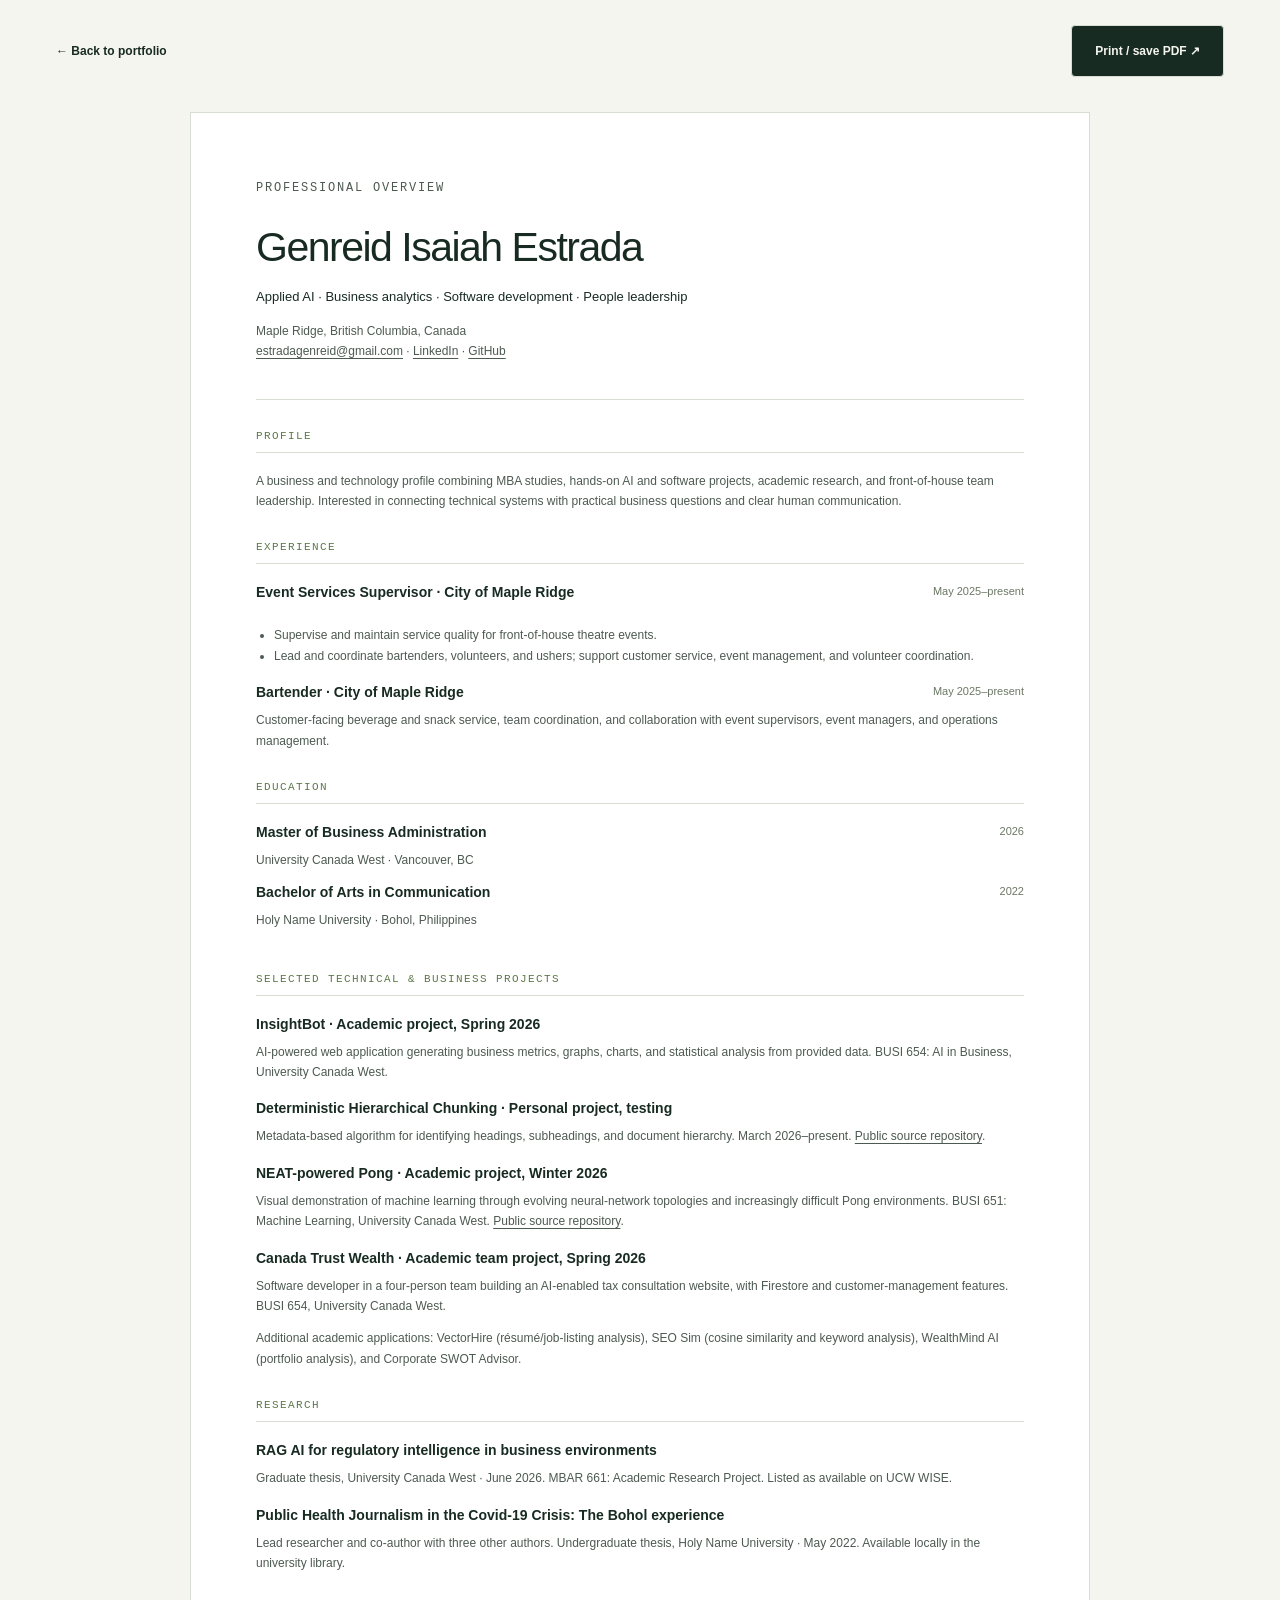
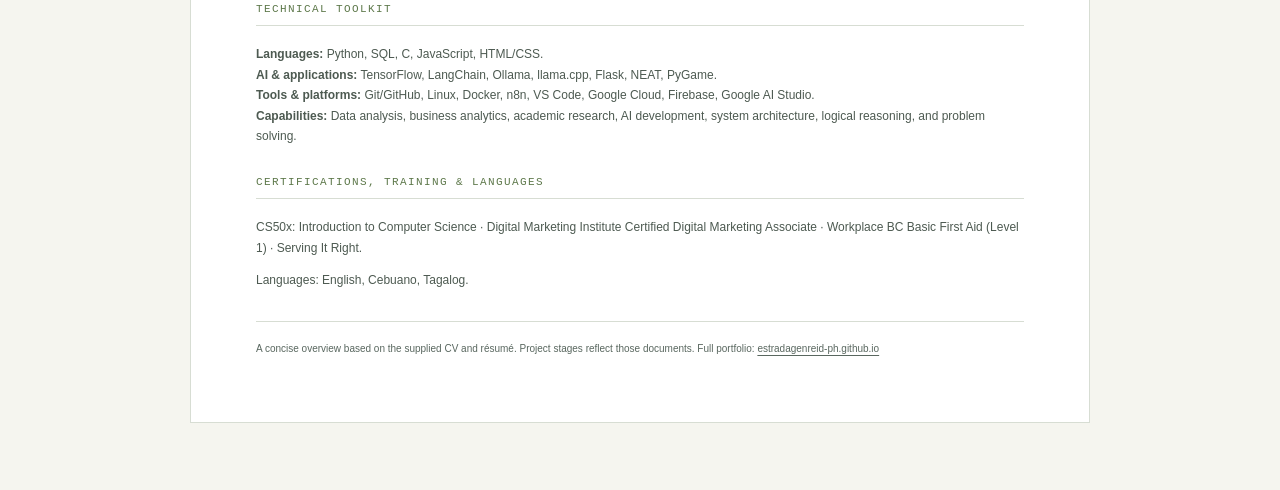
==== resume.html @ e8238eaa "Tailor portfolio to business and technical roles with resume-backed work and interactive visuals" ====
<!DOCTYPE html>
<html lang="en">
  <head>
    <meta charset="UTF-8" />
    <meta name="viewport" content="width=device-width, initial-scale=1" />
    <meta
      name="description"
      content="Professional overview of Genreid Isaiah Estrada: business, applied AI, research, and team leadership."
    />
    <title>Résumé overview | Genreid Isaiah Estrada</title>
    <link rel="icon" href="favicon.svg" type="image/svg+xml" />
    <link rel="stylesheet" href="style.css?v=resume-20260922" />
    <script src="script.js?v=resume-20260922" defer></script>
  </head>
  <body class="resume-page">
    <a class="skip-link" href="#main">Skip to content</a>
    <header class="resume-toolbar container">
      <a class="text-link" href="index.html">← Back to portfolio</a
      ><button class="button resume-print" data-print type="button" hidden>
        Print / save PDF ↗
      </button>
    </header>
    <main id="main" class="resume-sheet">
      <header class="resume-heading">
        <p class="eyebrow">PROFESSIONAL OVERVIEW</p>
        <h1>Genreid Isaiah Estrada</h1>
        <p class="resume-subtitle">
          Applied AI · Business analytics · Software development · People leadership
        </p>
        <p>
          Maple Ridge, British Columbia, Canada<br /><a href="mailto:estradagenreid@gmail.com"
            >estradagenreid@gmail.com</a
          >
          · <a href="https://www.linkedin.com/in/genreid-isaiah-estrada/">LinkedIn</a> ·
          <a href="https://github.com/estradagenreid-ph">GitHub</a>
        </p>
      </header>
      <section>
        <h2>Profile</h2>
        <p>
          A business and technology profile combining MBA studies, hands-on AI and software
          projects, academic research, and front-of-house team leadership. Interested in connecting
          technical systems with practical business questions and clear human communication.
        </p>
      </section>
      <section>
        <h2>Experience</h2>
        <article>
          <div class="resume-row">
            <h3>Event Services Supervisor · City of Maple Ridge</h3>
            <span>May 2025–present</span>
          </div>
          <ul>
            <li>Supervise and maintain service quality for front-of-house theatre events.</li>
            <li>
              Lead and coordinate bartenders, volunteers, and ushers; support customer service,
              event management, and volunteer coordination.
            </li>
          </ul>
        </article>
        <article>
          <div class="resume-row">
            <h3>Bartender · City of Maple Ridge</h3>
            <span>May 2025–present</span>
          </div>
          <p>
            Customer-facing beverage and snack service, team coordination, and collaboration with
            event supervisors, event managers, and operations management.
          </p>
        </article>
      </section>
      <section>
        <h2>Education</h2>
        <div class="resume-row">
          <div>
            <h3>Master of Business Administration</h3>
            <p>University Canada West · Vancouver, BC</p>
          </div>
          <span>2026</span>
        </div>
        <div class="resume-row">
          <div>
            <h3>Bachelor of Arts in Communication</h3>
            <p>Holy Name University · Bohol, Philippines</p>
          </div>
          <span>2022</span>
        </div>
      </section>
      <section>
        <h2>Selected technical &amp; business projects</h2>
        <article>
          <h3>InsightBot · Academic project, Spring 2026</h3>
          <p>
            AI-powered web application generating business metrics, graphs, charts, and statistical
            analysis from provided data. BUSI 654: AI in Business, University Canada West.
          </p>
        </article>
        <article>
          <h3>Deterministic Hierarchical Chunking · Personal project, testing</h3>
          <p>
            Metadata-based algorithm for identifying headings, subheadings, and document hierarchy.
            March 2026–present.
            <a href="https://github.com/estradagenreid-ph/hierarchical_deterministic_search"
              >Public source repository</a
            >.
          </p>
        </article>
        <article>
          <h3>NEAT-powered Pong · Academic project, Winter 2026</h3>
          <p>
            Visual demonstration of machine learning through evolving neural-network topologies and
            increasingly difficult Pong environments. BUSI 651: Machine Learning, University Canada
            West.
            <a href="https://github.com/estradagenreid-ph/neat_pong_power_up"
              >Public source repository</a
            >.
          </p>
        </article>
        <article>
          <h3>Canada Trust Wealth · Academic team project, Spring 2026</h3>
          <p>
            Software developer in a four-person team building an AI-enabled tax consultation
            website, with Firestore and customer-management features. BUSI 654, University Canada
            West.
          </p>
        </article>
        <p>
          Additional academic applications: VectorHire (résumé/job-listing analysis), SEO Sim
          (cosine similarity and keyword analysis), WealthMind AI (portfolio analysis), and
          Corporate SWOT Advisor.
        </p>
      </section>
      <section>
        <h2>Research</h2>
        <article>
          <h3>RAG AI for regulatory intelligence in business environments</h3>
          <p>
            Graduate thesis, University Canada West · June 2026. MBAR 661: Academic Research
            Project. Listed as available on UCW WISE.
          </p>
        </article>
        <article>
          <h3>Public Health Journalism in the Covid-19 Crisis: The Bohol experience</h3>
          <p>
            Lead researcher and co-author with three other authors. Undergraduate thesis, Holy Name
            University · May 2022. Available locally in the university library.
          </p>
        </article>
      </section>
      <section>
        <h2>Technical toolkit</h2>
        <p>
          <strong>Languages:</strong> Python, SQL, C, JavaScript, HTML/CSS.<br /><strong
            >AI &amp; applications:</strong
          >
          TensorFlow, LangChain, Ollama, llama.cpp, Flask, NEAT, PyGame.<br /><strong
            >Tools &amp; platforms:</strong
          >
          Git/GitHub, Linux, Docker, n8n, VS Code, Google Cloud, Firebase, Google AI Studio.<br /><strong
            >Capabilities:</strong
          >
          Data analysis, business analytics, academic research, AI development, system architecture,
          logical reasoning, and problem solving.
        </p>
      </section>
      <section>
        <h2>Certifications, training &amp; languages</h2>
        <p>
          CS50x: Introduction to Computer Science · Digital Marketing Institute Certified Digital
          Marketing Associate · Workplace BC Basic First Aid (Level 1) · Serving It Right.
        </p>
        <p>Languages: English, Cebuano, Tagalog.</p>
      </section>
      <footer class="resume-note">
        A concise overview based on the supplied CV and résumé. Project stages reflect those
        documents. Full portfolio:
        <a href="https://estradagenreid-ph.github.io/">estradagenreid-ph.github.io</a>
      </footer>
    </main>
  </body>
</html>
---- style.css ----
@charset "UTF-8";
:root {
  --paper: #f5f5ef;
  --ink: #182b23;
  --muted: #59675f;
  --line: #d7ddd3;
  --dark: #14241e;
  --dark-soft: #1c3128;
  --lime: #d4f49c;
  --radius: 12px;
  --serif: Georgia, 'Times New Roman', serif;
}
* { box-sizing: border-box; }
html { scroll-behavior: smooth; scroll-padding-top: 34px; }
body { margin: 0; background: var(--paper); color: var(--ink); font-family: Arial, Helvetica, sans-serif; font-size: 15px; line-height: 1.7; -webkit-font-smoothing: antialiased; }
a { color: inherit; text-decoration: none; }
button, input { font: inherit; }
button, summary, a { -webkit-tap-highlight-color: transparent; }
button { cursor: pointer; }
button:disabled { cursor: default; }
a:focus-visible, button:focus-visible, summary:focus-visible { outline: 3px solid #88a853; outline-offset: 5px; }
::selection { color: var(--dark); background: var(--lime); }
[hidden] { display: none !important; }
h1, h2, h3, h4, p { margin-top: 0; }
h1, h2, h3, h4 { line-height: 1.12; }
h1, h2 { font-weight: 500; letter-spacing: -2.8px; }
h1 { font-size: clamp(52px, 5.45vw, 80px); margin-bottom: 28px; }
h2 { font-size: clamp(36px, 3.45vw, 50px); margin-bottom: 0; }
h3 { letter-spacing: -.6px; }
em { font-family: var(--serif); font-weight: 400; }
p { color: var(--muted); }
.container { width: min(1240px, calc(100% - 112px)); margin-inline: auto; }
.section { padding-block: 108px; }
.eyebrow, .mono, .card-overline, .preview-label { font-family: Consolas, 'Courier New', monospace; }
.eyebrow { font-size: 10px; letter-spacing: 1.8px; font-weight: 500; color: inherit; margin-bottom: 26px; }
.mono { font-size: 10px; letter-spacing: 1.2px; }
.sr-only { position: absolute; width: 1px; height: 1px; overflow: hidden; clip-path: inset(50%); white-space: nowrap; }
.skip-link { position: fixed; top: -100px; left: 16px; padding: 12px 20px; background: var(--lime); color: var(--ink); z-index: 100; }
.skip-link:focus { top: 15px; }
.site-header { background: var(--dark); color: var(--paper); min-height: 88px; padding-inline: max(56px, calc((100vw - 1328px) / 2)); display: flex; justify-content: space-between; align-items: center; gap: 30px; border-bottom: 1px solid #ffffff16; }
.brand { font-size: 37px; font-weight: 800; letter-spacing: -3px; line-height: 1; }
.brand span { color: var(--lime); }
.site-header nav { display: flex; gap: 36px; }
.site-header nav a { font-size: 12px; color: #d3dcd3; min-height: 44px; display: inline-flex; align-items: center; }
.site-header nav a:hover { color: var(--lime); }
.header-contact { display: inline-flex; align-items: center; gap: 23px; font-size: 12px; border: 1px solid #738175; padding: 9px 17px; min-height: 44px; border-radius: 4px; transition: background .2s, color .2s; }
.header-contact:hover { background: var(--lime); color: var(--dark); border-color: var(--lime); }
.hero { background: var(--dark); color: var(--paper); position: relative; overflow: hidden; }
.hero-grid { display: grid; grid-template-columns: 1.2fr 1fr; gap: 70px; align-items: center; padding-block: 89px 75px; }
.hero-copy .eyebrow { letter-spacing: 1.2px; color: #c0d0bc; font-size: 10px; }
.little-dot { display: inline-block; width: 6px; height: 6px; border-radius: 50%; background: var(--lime); margin: 0 7px 1px 0; }
.hero h1 em { color: var(--lime); }
.hero-lede { font-size: 20px; line-height: 1.55; max-width: 470px; color: #eef1e9; margin-bottom: 17px; }
.hero-description { font-size: 14px; max-width: 445px; color: #acbdae; line-height: 1.8; }
.hero-actions { display: flex; align-items: center; gap: 28px; margin-top: 31px; }
.button { display: inline-flex; justify-content: space-between; align-items: center; gap: 35px; padding: 15px 23px; min-height: 52px; border: 1px solid transparent; border-radius: 4px; font-size: 12px; font-weight: 700; transition: transform .25s, background .25s; }
.button:hover { transform: translateY(-3px); }
.button.lime { background: var(--lime); color: var(--dark); }
.button.lime:hover { background: #e0ffb5; }
.text-link { font-size: 12px; font-weight: 600; display: inline-flex; align-items: center; gap: 19px; min-height: 44px; }
.text-link:hover { text-decoration: underline; text-underline-offset: 5px; }
.hero-links { display: flex; gap: 23px; margin-top: 24px; font-size: 11px; color: #b9c7b8; }
.hero-links a { padding-block: 8px; }
.hero-links a:hover { color: var(--lime); }
.hero-system { min-width: 0; background: linear-gradient(145deg, #263c2f, #192c23); border: 1px solid #69816b54; border-radius: 13px; box-shadow: 0 25px 60px #09150e40; overflow: hidden; }
.system-top { display: flex; justify-content: space-between; align-items: center; padding: 15px 23px; border-bottom: 1px solid #ffffff12; color: #becfb8; gap: 8px; }
.motion-toggle { border: 0; background: transparent; color: #c6d8bf; padding: 5px 0; font-size: 10px; min-height: 28px; }
.motion-toggle span { margin-left: 6px; }
.orbit-scene { position: relative; height: 355px; overflow: hidden; }
#network-canvas { width: 100%; height: 100%; position: absolute; inset: 0; opacity: .6; }
.orbit { position: absolute; left: 50%; top: 50%; border: 1px solid #aec68b29; border-radius: 50%; transform: translate(-50%, -50%); }
.orbit-one { width: 260px; height: 260px; }
.orbit-two { width: 340px; height: 340px; border-style: dashed; animation: orbit-turn 100s linear infinite; }
.core { width: 160px; height: 160px; border: 1px solid #bbd3976b; background: #273f2e; border-radius: 50%; position: absolute; left: 50%; top: 50%; transform: translate(-50%, -50%); display: flex; align-items: center; justify-content: center; flex-direction: column; gap: 7px; text-align: center; box-shadow: 0 0 65px #b4df6220; }
.core-symbol { font-size: 57px; color: var(--lime); line-height: 1; }
.core>span:last-child { font: 9px/1.7 Consolas, monospace; letter-spacing: 1.8px; color: #dbe9c8; }
.orbit-node { position: absolute; font: 10px Consolas, monospace; letter-spacing: 1px; padding: 12px 16px; border: 1px solid #9eae7959; border-radius: 5px; background: #20372b; box-shadow: 0 8px 25px #07150d44; color: #e0e8cd; animation: node-float 7s ease-in-out infinite; }
.orbit-node span { color: #9cad84; margin-right: 9px; }
.node-business { left: 8%; top: 45px; }
.node-tech { right: 4%; top: 172px; animation-delay: -2s; }
.node-people { left: 14%; bottom: 30px; animation-delay: -4s; }
.system-bottom { border-top: 1px solid #ffffff13; padding: 19px 23px; display: flex; align-items: center; gap: 13px; }
.system-bottom p { font-size: 11px; color: #a7bca1; margin: 0; }
.system-bottom strong { color: #d6e4ce; font-weight: 400; }
.system-bottom>span:last-child { margin-left: auto; color: var(--lime); font-size: 25px; }
.signal { width: 7px; height: 7px; border-radius: 50%; background: var(--lime); box-shadow: 0 0 0 5px #b5db7711; }
.hero-proof { border-top: 1px solid #ffffff23; padding-block: 29px 32px; display: grid; grid-template-columns: repeat(3, 1fr); gap: 25px; }
.hero-proof>div { display: flex; gap: 18px; align-items: center; }
.proof-number { font: 11px Consolas, monospace; color: #a6bd8a; }
.hero-proof p { margin: 0; display: grid; gap: 4px; }
.hero-proof strong { font-size: 12px; font-weight: 500; color: #edf1e5; }
.hero-proof p span { color: #adbdac; font-size: 10px; }
.section-heading { display: flex; justify-content: space-between; align-items: flex-end; gap: 35px; margin-bottom: 45px; }
.section-heading>p { font-size: 13px; margin-bottom: 5px; }
.section-heading .eyebrow { margin-bottom: 22px; }
.work-toolbar { display: flex; gap: 20px; justify-content: space-between; align-items: center; margin-bottom: 28px; flex-wrap: wrap; }
.filters { display: flex; gap: 7px; flex-wrap: wrap; }
.filters button { border: 1px solid var(--line); border-radius: 100px; background: transparent; padding: 10px 17px; min-height: 42px; font-size: 11px; color: var(--muted); transition: color .2s, background .2s; }
.filters button[aria-pressed="true"] { color: var(--paper); background: var(--ink); border-color: var(--ink); }
.filters button span { font: 9px Consolas, monospace; margin-left: 10px; opacity: .7; }
.media-note { font-size: 10px; margin: 0; color: #52614f; }
.project-grid { display: grid; grid-template-columns: repeat(3, minmax(0, 1fr)); gap: 25px; }
.project-card { min-width: 0; background: #fcfcf8; border: 1px solid var(--line); border-radius: var(--radius); overflow: hidden; display: flex; flex-direction: column; transition: transform .3s, box-shadow .3s, border-color .3s; }
@media(hover:hover) { .project-card:hover { transform: translateY(-6px); border-color: #abbca3; box-shadow: 0 15px 32px #1c31280b; } }
.project-visual { position: relative; overflow: hidden; }
.project-visual img { display: block; width: 100%; height: auto; aspect-ratio: 5/3; object-fit: cover; transition: transform .65s; }
@media(hover:hover) { .project-card:hover .project-visual img { transform: scale(1.035); } }
.preview-label { position: absolute; bottom: 11px; right: 13px; font-size: 8px; letter-spacing: .6px; color: #3e5145; padding: 3px 7px; background: #f7f8f0eb; border-radius: 2px; }
.project-body { padding: 24px; flex: 1; display: flex; flex-direction: column; }
.card-overline { display: flex; justify-content: space-between; gap: 9px; font-size: 9px; line-height: 1.7; letter-spacing: .6px; color: var(--muted); margin-bottom: 18px; }
.stage { color: #526349; text-align: right; }
.project-body h3 { font-size: 23px; margin-bottom: 14px; }
.project-hook { color: var(--ink); font-size: 12px; margin-bottom: 9px; }
.project-description { font-size: 12px; line-height: 1.85; margin-bottom: 19px; }
.tags { list-style: none; display: flex; flex-wrap: wrap; gap: 6px; padding: 0; margin: auto 0 20px; }
.tags li { border: 1px solid #dce1d6; padding: 3px 8px; border-radius: 4px; font-size: 9px; color: var(--muted); }
.project-details { border-top: 1px solid var(--line); }
summary { cursor: pointer; }
.project-details>summary { list-style: none; display: flex; align-items: center; justify-content: space-between; min-height: 48px; padding-top: 10px; font-size: 12px; font-weight: 600; }
summary::-webkit-details-marker { display: none; }
.project-details>summary:hover { color: #607b3e; }
.case-content { font-size: 13px; }
.case-content h4 { font-size: 15px; margin: 27px 0 11px; }
.case-content p { line-height: 1.8; }
.case-date { font: 11px Consolas, monospace; }
.case-note { padding: 15px; background: #eaf0e3; font-size: 12px; }
.more-work { border-top: 1px solid var(--line); border-bottom: 1px solid var(--line); margin-top: 33px; }
.more-work>summary { list-style: none; padding-block: 24px; display: flex; justify-content: space-between; gap: 15px; font-size: 14px; }
.more-work>summary b { font-size: 21px; margin-left: 24px; font-weight: 400; }
.workbench { display: grid; grid-template-columns: repeat(3, 1fr); gap: 25px; padding: 10px 0 26px; }
.workbench h3 { font-size: 19px; }
.workbench p:not(.card-overline) { font-size: 12px; }
.research { background: #e8ede3; }
.research-grid { display: grid; grid-template-columns: 1fr 1fr; gap: 96px; }
.research-intro { max-width: 370px; font-size: 14px; margin-top: 28px; }
.research-marker { display: flex; align-items: center; gap: 38px; font-size: 112px; line-height: 1; color: #a3b596; margin-top: 50px; }
.research-marker i { font-family: var(--serif); color: #4b6444; font-size: 95px; }
.research-papers article { padding-block: 0 29px; }
.research-papers article+article { border-top: 1px solid #c9d4c0; padding-top: 31px; padding-bottom: 0; }
.research-papers h3 { font-size: 25px; line-height: 1.25; }
.research-papers p { font-size: 13px; }
.research-papers .card-overline { font-size: 9px; }
.research-papers .paper-context { font-size: 11px; }
.research-papers details summary { font-size: 11px; list-style: none; display: inline-flex; align-items: center; gap: 19px; min-height: 40px; }
.research-papers details p { font-family: var(--serif); font-style: italic; font-size: 15px; margin-top: 14px; }
.perspective-layout { display: grid; grid-template-columns: .85fr 1.4fr; gap: 30px; }
.perspective-buttons { display: grid; align-content: start; }
.perspective-buttons button { display: flex; align-items: center; gap: 20px; padding: 24px 20px; text-align: left; border: 0; border-bottom: 1px solid var(--line); background: transparent; color: var(--muted); }
.perspective-buttons button strong { font-size: 13px; font-weight: 500; }
.perspective-buttons button>span:first-child { font: 10px Consolas, monospace; }
.perspective-buttons button>span:last-child { margin-left: auto; font-size: 20px; }
.perspective-buttons button[aria-pressed="true"] { background: #e6eddb; color: var(--ink); border-radius: 5px; border-color: transparent; }
.perspective-panel { padding: 37px 41px; border: 1px solid var(--line); border-radius: 8px; background: #fbfcf7; min-height: 330px; }
.perspective-panel h3 { font-size: 27px; max-width: 400px; }
.perspective-panel p:not(.eyebrow) { font-size: 13px; }
.perspective-panel .eyebrow { color: #5b7648; font-size: 9px; margin-bottom: 18px; }
.process-line { display: flex; align-items: center; gap: 15px; margin: 22px 0 12px; }
.process-line span { font: 11px Consolas, monospace; background: #eaf0e1; border-radius: 4px; padding: 8px 12px; }
.process-line i { font-style: normal; color: #7a8e64; }
.toolkit { display: grid; grid-template-columns: .9fr 1.1fr 1.1fr; gap: 45px; margin-top: 49px; }
.toolkit>div { border-top: 1px solid var(--line); padding-top: 24px; }
.toolkit h3 { font-size: 17px; }
.toolkit p { font-size: 12px; line-height: 2; }
.experience { background: #eaece4; }
.experience-grid { display: grid; grid-template-columns: 1.2fr 1fr; gap: 90px; }
.timeline article { border-left: 1px solid #bac8b3; padding: 0 0 33px 26px; position: relative; }
.timeline article:before { content: ''; position: absolute; left: -5px; top: 4px; width: 9px; height: 9px; background: #708961; border: 2px solid #eaece4; border-radius: 50%; }
.timeline article:last-child { padding-bottom: 0; }
.timeline h3 { font-size: 23px; margin-bottom: 15px; }
.timeline p:not(.card-overline), .timeline li { font-size: 13px; color: var(--muted); }
.timeline ul { padding-left: 17px; margin-bottom: 0; }
.timeline .card-overline { font-size: 9px; }
.education>article { display: flex; gap: 26px; margin-bottom: 27px; }
.education-year { font: 12px Consolas, monospace; color: #49623e; padding-top: 4px; }
.education h3 { font-size: 19px; line-height: 1.3; margin-bottom: 8px; }
.education p { font-size: 12px; margin: 0; }
.credentials { border-top: 1px solid #cad2c2; padding-top: 25px; }
.credentials .eyebrow { font-size: 9px; margin-bottom: 15px; }
.credentials ul { padding-left: 16px; font-size: 12px; color: var(--muted); line-height: 2; }
.credentials .languages { font-size: 11px; margin-top: 20px; }
.contact { background: var(--dark); color: var(--paper); }
.contact-grid { display: grid; grid-template-columns: 1.5fr 1fr; gap: 100px; align-items: center; }
.contact .eyebrow { color: #b3c99c; }
.contact h2 { font-size: clamp(36px, 3.8vw, 55px); }
.contact h2 em { color: var(--lime); }
.contact p { font-size: 13px; color: #b9c7b6; margin: 28px 0; }
.contact-card { border: 1px solid #69806c5e; border-radius: 10px; padding: 30px; background: #ffffff03; }
.contact-monogram { color: var(--lime); font-size: 44px; font-weight: 700; letter-spacing: -4px; line-height: 1; }
.contact-card p { font-size: 11px; line-height: 1.9; margin: 20px 0; }
.contact-card strong { color: #edf1e5; font-weight: 500; font-size: 15px; }
.contact-card a { display: flex; justify-content: space-between; align-items: center; gap: 10px; padding-block: 13px; border-top: 1px solid #ffffff17; font-size: 11px; overflow-wrap: anywhere; }
.contact-card a:hover { color: var(--lime); }
.site-footer { display: flex; justify-content: space-between; align-items: center; gap: 20px; padding-block: 27px; font-size: 10px; }
.site-footer p { margin: 0; }
dialog { border: 1px solid #bbcbb1; border-radius: 14px; background: var(--paper); color: var(--ink); width: min(650px, calc(100% - 32px)); max-height: 88vh; padding: 30px 36px; box-shadow: 0 25px 100px #06110955; }
dialog::backdrop { background: #08160fc9; backdrop-filter: blur(5px); }
.dialog-header { display: flex; align-items: center; justify-content: space-between; gap: 25px; }
.dialog-header .eyebrow { margin: 0; }
.dialog-close { width: 44px; height: 44px; border: 1px solid var(--line); border-radius: 50%; background: transparent; color: var(--ink); font-size: 27px; }
dialog h2 { font-size: 36px; margin: 22px 0; letter-spacing: -1px; }
dialog .case-content h4 { font-size: 16px; }
body.dialog-open { overflow: hidden; }
.reveal-in { animation: reveal-in .7s cubic-bezier(.2,.65,.3,1) both; }
.motion-paused *, .motion-paused *:before, .motion-paused *:after { animation-play-state: paused !important; }
@keyframes orbit-turn { to { transform: translate(-50%, -50%) rotate(360deg); } }
@keyframes node-float { 50% { transform: translateY(-8px); } }
@keyframes reveal-in { from { transform: translateY(14px); } to { transform: translateY(0); } }
@media(min-width:1650px) { .hero-grid { padding-block: 110px 90px; } }
@media(max-width:1100px) {
  .container { width: calc(100% - 72px); }
  .site-header { padding-inline: 36px; }
  .hero-grid { gap: 38px; grid-template-columns: 1.15fr 1fr; }
  h1 { font-size: 60px; }
  .hero-copy .eyebrow { font-size: 9px; }
  .hero-actions { gap: 19px; flex-wrap: wrap; }
  .orbit-scene { height: 355px; }
  .orbit-node { font-size: 8px; padding: 10px; }
  .node-tech { right: 2%; top: 189px; }
  .project-grid { grid-template-columns: repeat(2, minmax(0, 1fr)); }
  .research-grid, .experience-grid { gap: 55px; }
  .contact-grid { gap: 60px; }
  .hero-proof p span { font-size: 9px; }
}
@media(max-width:760px) {
  .container { width: calc(100% - 40px); }
  .section { padding-block: 67px; }
  .site-header { min-height: 76px; padding-inline: 20px; gap: 15px; flex-wrap: wrap; }
  .brand { font-size: 33px; }
  .site-header nav { gap: 18px; }
  .site-header nav a { font-size: 11px; }
  .header-contact { font-size: 0; gap: 0; padding: 8px 12px; }
  .header-contact span { font-size: 19px; }
  .hero-grid { grid-template-columns: 1fr; padding-block: 52px 42px; gap: 42px; }
  h1 { font-size: clamp(46px, 8.5vw, 64px); letter-spacing: -2px; }
  h2 { font-size: 38px; letter-spacing: -1.8px; }
  .hero-copy .eyebrow { font-size: 8px; letter-spacing: 1px; }
  .hero-lede { font-size: 19px; }
  .hero-description { font-size: 13px; max-width: 500px; }
  .hero-actions { gap: 20px; margin-top: 26px; }
  .button { padding: 14px 18px; gap: 24px; font-size: 11px; }
  .hero-actions .text-link { font-size: 11px; gap: 10px; }
  .hero-system { width: min(100%, 480px); justify-self: center; }
  .hero-proof { grid-template-columns: 1fr; gap: 20px; padding-block: 26px; }
  .hero-proof p span { font-size: 11px; }
  .section-heading { display: block; margin-bottom: 29px; }
  .section-heading>p, .section-heading>.text-link { margin-top: 22px; }
  .section-heading>p br { display: none; }
  .work-toolbar { gap: 15px; margin-bottom: 23px; }
  .filters { gap: 6px; }
  .filters button { font-size: 10px; padding: 9px 13px; }
  .project-grid { gap: 22px; }
  .project-body { padding: 22px; }
  .project-body h3 { font-size: 23px; }
  .card-overline { font-size: 8px; }
  .project-description { font-size: 13px; }
  .workbench { grid-template-columns: 1fr 1fr; }
  .more-work>summary { align-items: center; font-size: 12px; }
  .more-work>summary .mono { font-size: 8px; }
  .more-work>summary b { margin-left: 8px; }
  .research-grid { grid-template-columns: 1fr; gap: 34px; }
  .research-marker { display: none; }
  .research-intro { max-width: 100%; margin-top: 23px; margin-bottom: 0; }
  .research-papers { padding-top: 26px; border-top: 1px solid #c9d4c0; }
  .perspective-layout { grid-template-columns: 1fr; gap: 23px; }
  .perspective-buttons button { padding: 16px 18px; min-height: 64px; }
  .perspective-panel { padding: 27px; min-height: 0; }
  .perspective-panel h3 { font-size: 25px; }
  .process-line { gap: 8px; }
  .process-line span { font-size: 10px; padding: 7px 9px; }
  .toolkit { grid-template-columns: 1fr; gap: 18px; margin-top: 30px; }
  .toolkit>div { padding-top: 21px; }
  .toolkit h3 { margin-bottom: 10px; }
  .toolkit p { margin-bottom: 0; }
  .experience-grid { grid-template-columns: 1fr; gap: 42px; }
  .education { border-top: 1px solid #cad2c2; padding-top: 27px; }
  .timeline .card-overline { font-size: 8px; }
  .contact-grid { grid-template-columns: 1fr; gap: 36px; }
  .contact h2 { font-size: 40px; }
  .contact p br { display: none; }
  .contact-card { padding: 27px; }
  .contact-card p br { display: initial; }
  .site-footer { flex-wrap: wrap; gap: 12px; font-size: 9px; }
  .site-footer p:nth-child(2) { display: none; }
  dialog { padding: 22px; }
  dialog h2 { font-size: 29px; }
}
@media(max-width:570px) {
  .project-grid { grid-template-columns: 1fr; }
  .workbench { grid-template-columns: 1fr; gap: 15px; }
  .project-body .card-overline { font-size: 9px; }
  .project-body { padding: 25px; }
  .orbit-node { font-size: 9px; }
}
@media(max-width:360px) {
  .site-header nav { gap: 11px; }
  .site-header { gap: 10px; }
  h1 { font-size: 43px; }
  h2, .contact h2 { font-size: 34px; }
  .hero-proof p span { font-size: 10px; }
  .filters button { padding-inline: 10px; font-size: 9px; }
  .filters button span { display: none; }
  .orbit-scene { height: 330px; }
  .node-business { left: 5%; }
  .node-tech { right: 1%; }
  .process-line { gap: 5px; }
  .process-line span { font-size: 9px; padding-inline: 7px; }
}
@media(prefers-reduced-motion:reduce) {
  html { scroll-behavior: auto; }
  *, *:before, *:after { animation: none !important; transition: none !important; }
}
@media print {
  .site-header, .site-footer, .hero-system, .hero-actions, .hero-links, .filters, .perspective-buttons, .contact, dialog, .preview-label { display: none !important; }
  body, .hero, .research, .experience { color: #111; background: white; }
  .container { width: 100%; }
  .section { padding-block: 24px; }
  .hero-grid, .research-grid, .experience-grid { display: block; padding-block: 20px; }
  .hero p, .hero-proof strong, .hero-proof p span { color: #333; }
  .hero h1 em { color: #333; }
  .project-grid { grid-template-columns: 1fr 1fr; }
  .project-card, .timeline article, .research-papers article { break-inside: avoid; }
}
/* Printable professional overview. */
.resume-toolbar { display: flex; align-items: center; justify-content: space-between; padding-block: 25px; gap: 20px; }
.resume-print { border-color: var(--line); background: var(--ink); color: var(--paper); }
.resume-sheet { width: min(900px, calc(100% - 40px)); background: #fff; border: 1px solid var(--line); margin: 10px auto 60px; padding: 65px; }
.resume-heading { border-bottom: 1px solid var(--line); padding-bottom: 25px; }
.resume-heading h1 { font-size: 41px; letter-spacing: -1.5px; margin-bottom: 15px; }
.resume-heading .resume-subtitle { color: var(--ink); font-size: 13px; }
.resume-heading p { font-size: 12px; }
.resume-sheet section { margin-top: 30px; }
.resume-sheet section h2 { text-transform: uppercase; letter-spacing: 1.4px; font: 11px Consolas, monospace; color: #5d784a; border-bottom: 1px solid var(--line); padding-bottom: 10px; margin-bottom: 18px; }
.resume-sheet h3 { font-size: 14px; letter-spacing: 0; margin-bottom: 7px; line-height: 1.5; }
.resume-sheet p, .resume-sheet li { font-size: 12px; color: #4d5a51; }
.resume-sheet ul { padding-left: 18px; }
.resume-sheet article { margin-top: 16px; }
.resume-row { display: flex; justify-content: space-between; gap: 20px; }
.resume-row>span { font-size: 11px; color: #6b7865; white-space: nowrap; }
.resume-sheet a { text-decoration: underline; text-underline-offset: 3px; }
.resume-note { border-top: 1px solid var(--line); margin-top: 30px; padding-top: 18px; font-size: 10px; color: var(--muted); }
@media(max-width:600px) {
  .resume-sheet { padding: 28px; }
  .resume-heading h1 { font-size: 32px; }
  .resume-row { flex-direction: column; gap: 0; }
  .resume-row>span { margin-bottom: 10px; }
  .resume-toolbar .button { font-size: 10px; }
}
@media print {
  @page { size: A4; margin: 16mm; }
  .resume-toolbar { display: none; }
  .resume-page { background: white; }
  .resume-sheet { width: 100%; padding: 0; border: 0; margin: 0; }
  .resume-sheet section { margin-top: 18px; }
  .resume-sheet h2, .resume-sheet h3 { break-after: avoid; }
  .resume-sheet article, .resume-row { break-inside: avoid; }
  .resume-sheet p, .resume-sheet li { font-size: 10px; }
  .resume-heading h1 { font-size: 30px; }
  .resume-heading { padding-bottom: 10px; }
}
.scene-paused *, .scene-paused *:before, .scene-paused *:after { animation-play-state: paused !important; }
.perspective-buttons[hidden] + .perspective-panel { grid-column: 1 / -1; }
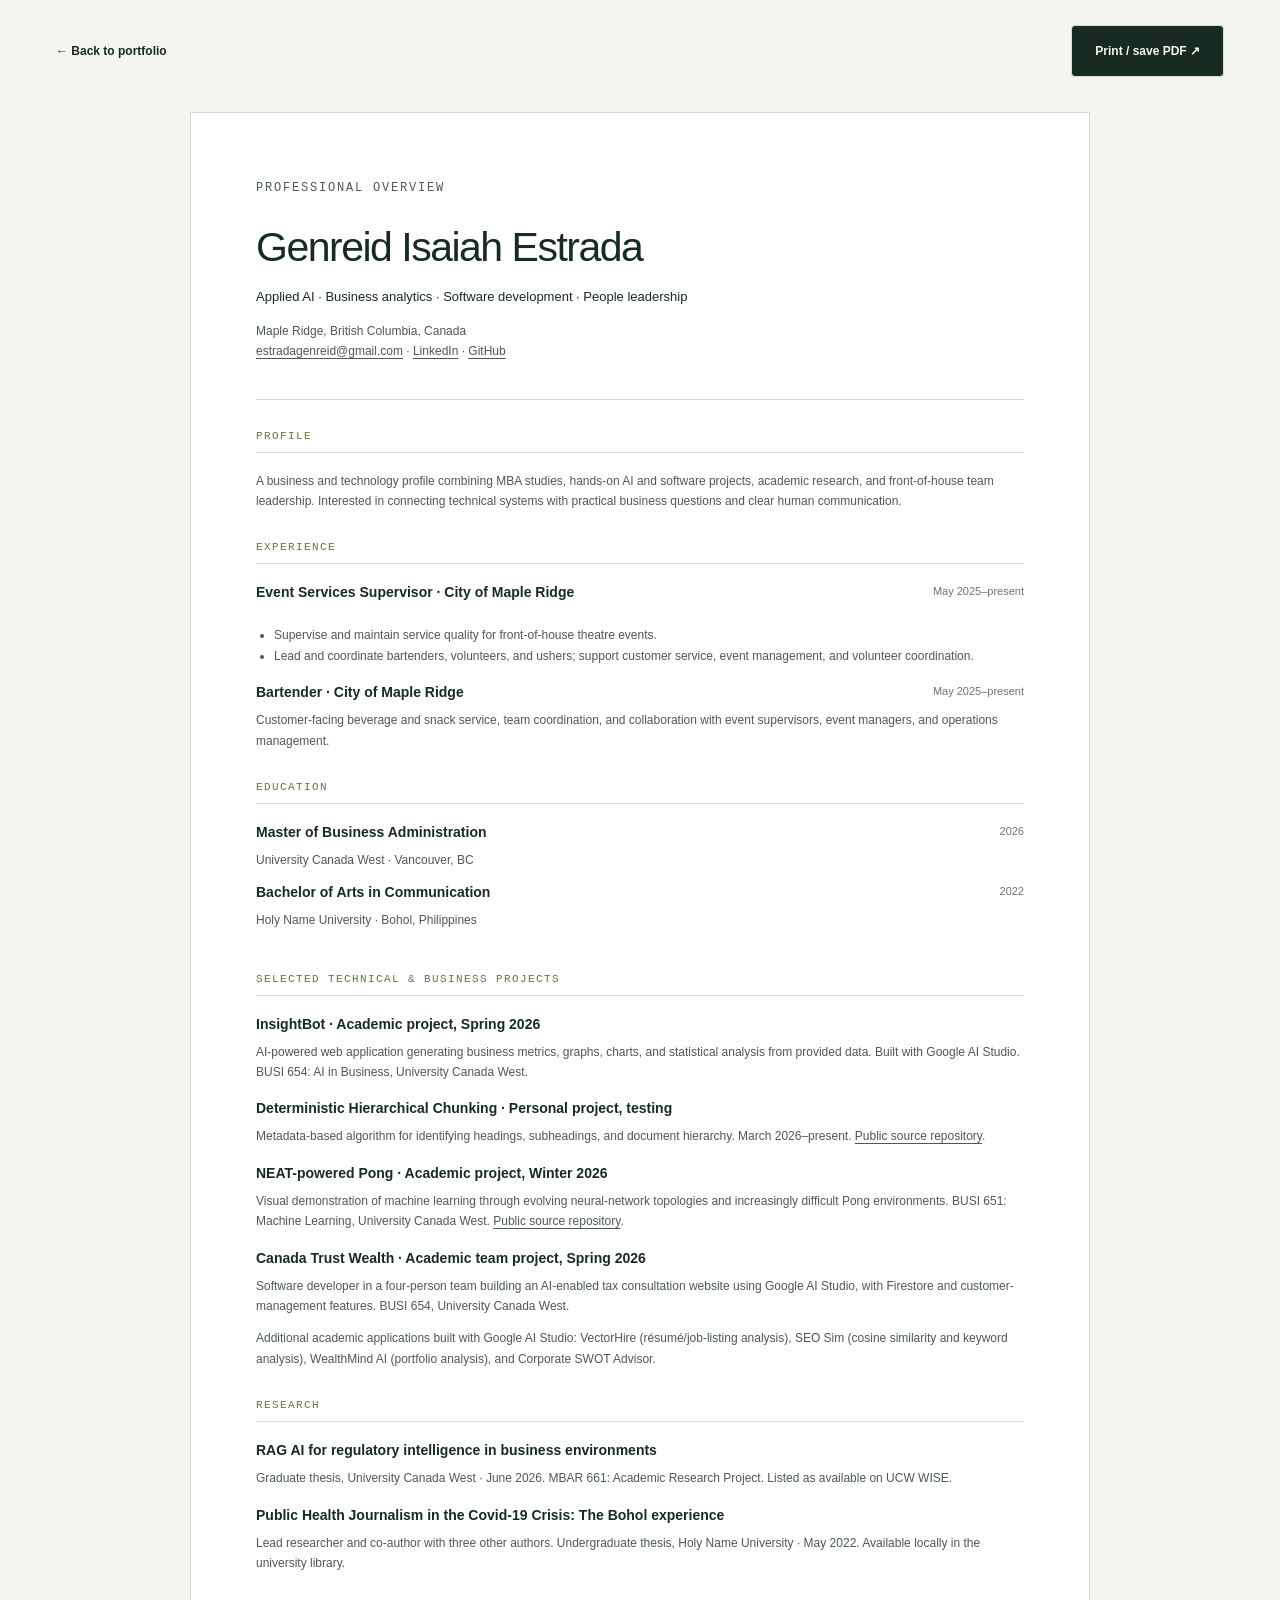
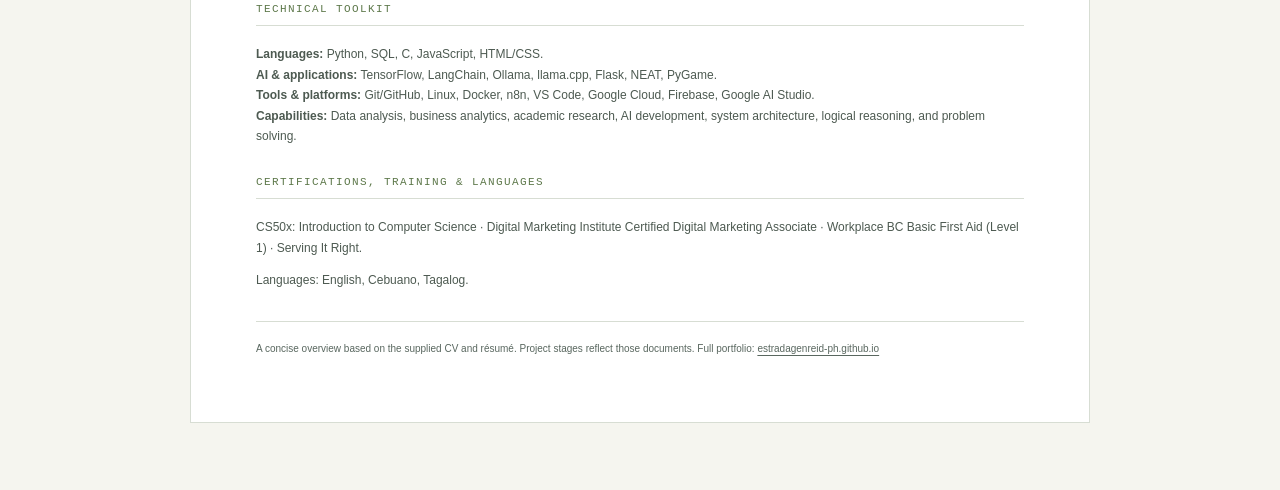
==== commit 5a0899c5: "Refine portfolio identity, section-aware visuals, and WealthMind gallery" ====
--- a/resume.html
+++ b/resume.html
@@ -9,8 +9,8 @@
     />
     <title>Résumé overview | Genreid Isaiah Estrada</title>
     <link rel="icon" href="favicon.svg" type="image/svg+xml" />
-    <link rel="stylesheet" href="style.css?v=resume-20260922" />
-    <script src="script.js?v=resume-20260922" defer></script>
+    <link rel="stylesheet" href="style.css?v=journey-20260926" />
+    <script src="script.js?v=journey-20260926" defer></script>
   </head>
   <body class="resume-page">
     <a class="skip-link" href="#main">Skip to content</a>
@@ -92,7 +92,8 @@
           <h3>InsightBot · Academic project, Spring 2026</h3>
           <p>
             AI-powered web application generating business metrics, graphs, charts, and statistical
-            analysis from provided data. BUSI 654: AI in Business, University Canada West.
+            analysis from provided data. Built with Google AI Studio. BUSI 654: AI in Business,
+            University Canada West.
           </p>
         </article>
         <article>
@@ -119,15 +120,15 @@
         <article>
           <h3>Canada Trust Wealth · Academic team project, Spring 2026</h3>
           <p>
-            Software developer in a four-person team building an AI-enabled tax consultation
-            website, with Firestore and customer-management features. BUSI 654, University Canada
-            West.
+            Software developer in a four-person team building an AI-enabled tax consultation website
+            using Google AI Studio, with Firestore and customer-management features. BUSI 654,
+            University Canada West.
           </p>
         </article>
         <p>
-          Additional academic applications: VectorHire (résumé/job-listing analysis), SEO Sim
-          (cosine similarity and keyword analysis), WealthMind AI (portfolio analysis), and
-          Corporate SWOT Advisor.
+          Additional academic applications built with Google AI Studio: VectorHire
+          (résumé/job-listing analysis), SEO Sim (cosine similarity and keyword analysis),
+          WealthMind AI (portfolio analysis), and Corporate SWOT Advisor.
         </p>
       </section>
       <section>
--- a/style.css
+++ b/style.css
@@ -359,3 +359,153 @@
 }
 .scene-paused *, .scene-paused *:before, .scene-paused *:after { animation-play-state: paused !important; }
 .perspective-buttons[hidden] + .perspective-panel { grid-column: 1 / -1; }
+/* Concise project galleries and interactive field, September 2026. */
+.section { padding-block: 82px; }
+.hero-grid { padding-block: 72px 64px; }
+.hero-description { margin-bottom: 0; }
+.hero-system { background: #172e23; }
+.shader-scene { height: 365px; position: relative; isolation: isolate; background: radial-gradient(ellipse at 64% 33%, #91a35950, transparent 60%), repeating-radial-gradient(ellipse at 23% 62%, #35573b 0 1px, transparent 2px 15px), linear-gradient(145deg, #183e30, #16291f); }
+#shader-canvas { width: 100%; height: 100%; display: block; }
+.shader-overlay { position: absolute; inset: 30px; display: flex; flex-direction: column; justify-content: space-between; pointer-events: none; }
+.shader-overlay>span:first-child { font: 10px/1.7 Consolas, monospace; letter-spacing: 2px; color: #e9f7d4; text-shadow: 0 2px 10px #0b211c; }
+.shader-overlay em { font: italic 36px/1.2 Georgia, serif; letter-spacing: -.8px; }
+.field-coordinate { font: 8px Consolas, monospace; letter-spacing: 1.5px; color: #e4efcf; align-self: flex-end; text-shadow: 0 2px 8px #07150b; }
+.shader-controls { display: flex; align-items: center; flex-wrap: wrap; gap: 16px; justify-content: space-between; padding: 16px 21px; border-top: 1px solid #6b826848; }
+.field-modes { display: flex; gap: 4px; }
+.field-modes button { min-height: 37px; padding: 8px 11px; color: #bdcfb5; background: transparent; border: 1px solid transparent; border-radius: 4px; font: 10px Consolas, monospace; }
+.field-modes button[aria-pressed="true"] { background: #d4f49c; color: #14241e; }
+.field-intensity { display: flex; align-items: center; gap: 8px; font-size: 10px; color: #c3d3bc; }
+.field-intensity input { width: 70px; accent-color: var(--lime); }
+.shader-fallback-note { color: #c0d1b6; font-size: 11px; margin: 0; padding: 13px 23px; }
+.project-visual { background: #e6ece5; }
+.project-visual>img { aspect-ratio: 16/10; object-fit: contain; padding: 10px; }
+.project-body { padding: 23px; }
+.project-description { font-size: 13px; line-height: 1.65; margin-bottom: 20px; }
+.project-body h3 { font-size: 22px; }
+.project-body h3 a:hover { text-decoration: underline; text-underline-offset: 4px; }
+.source-arrow { font-size: 16px; margin-left: 9px; color: #536b3d; }
+.preview-label { top: 10px; bottom: auto; right: 10px; font-size: 9px; border: 1px solid #c8d2be; }
+.project-card:hover .project-visual img { transform: none; }
+.open-gallery-cover { position: absolute; inset: 0; width: 100%; border: 0; background: transparent; padding: 0; color: #eff7e6; display: flex; justify-content: flex-end; align-items: flex-end; cursor: zoom-in; }
+.open-gallery-cover>span { margin: 13px; padding: 7px 12px; background: #14241eee; border-radius: 4px; font-size: 10px; opacity: 0; transform: translateY(4px); transition: opacity .2s, transform .2s; }
+.open-gallery-cover:hover>span, .open-gallery-cover:focus-visible>span { opacity: 1; transform: none; }
+.open-gallery-cover:focus-visible { outline-offset: -5px; }
+.repo-link { min-height: 35px; display: flex; align-items: center; justify-content: space-between; gap: 10px; font-size: 11px; color: #506342; }
+.repo-link:hover { text-decoration: underline; text-underline-offset: 4px; }
+.browse-gallery { border: 0; background: transparent; color: var(--ink); padding: 0; }
+.gallery-items { display: grid; grid-template-columns: repeat(2,minmax(0,1fr)); gap: 10px; margin-block: 20px; }
+.gallery-items img { width: 100%; height: 90px; object-fit: contain; background: #e2e9df; border-radius: 4px; }
+.games { background: #16291f; color: var(--paper); }
+.games .section-heading>p { color: #b9cbb2; }
+.games .eyebrow { color: #bdd692; }
+.games h2 em { color: var(--lime); }
+.game-grid { display: grid; grid-template-columns: repeat(2,minmax(0,1fr)); gap: 30px; }
+.game-card { border: 1px solid #61745471; border-radius: 10px; overflow: hidden; background: #203327; }
+.game-visual { position: relative; overflow: hidden; }
+.game-visual>img { display: block; width: 100%; height: auto; aspect-ratio: 100/62; object-fit: cover; transition: transform .8s; }
+@media(hover:hover) { .game-card:hover .game-visual>img { transform: scale(1.025); } }
+.game-art-label { position: absolute; bottom: 12px; right: 14px; font: 8px Consolas,monospace; letter-spacing: 1px; padding: 5px 8px; color: #d7e4c2; background: #132219e8; border: 1px solid #84937466; }
+.game-copy { padding: 27px 30px; }
+.game-copy p { color: #c0ceb8; }
+.game-copy>.card-overline { font-size: 8px; margin-bottom: 18px; flex-wrap: wrap; }
+.game-status { color: #d4efad; }
+.game-copy h3 { font-size: 32px; font-weight: 500; margin-bottom: 18px; color: #f0f4e6; }
+.game-copy h3 em { color: #d4efad; }
+.game-copy>p:not(.card-overline) { font-size: 14px; line-height: 1.7; max-width: 460px; }
+.game-meta { display: flex; align-items: center; gap: 20px; justify-content: space-between; flex-wrap: wrap; font-size: 10px; color: #acbfa1; margin: 20px 0; }
+.game-meta strong { font-weight: 500; color: #e1edcc; margin-left: 12px; }
+.game-copy .project-details { border-color: #61745471; }
+.game-copy .project-details summary { color: #e5f1d4; }
+.game-copy .project-note { font-size: 12px; }
+.gallery-dialog { width: min(1340px,calc(100% - 40px)); max-height: 94dvh; padding: 0; overflow: auto; border-radius: 12px; }
+.gallery-header { padding: 20px 27px; display: flex; align-items: center; justify-content: space-between; gap: 20px; border-bottom: 1px solid var(--line); }
+.gallery-header .eyebrow { font-size: 9px; margin: 0 0 7px; }
+.gallery-header h2 { font-size: 26px; letter-spacing: -.9px; margin: 0; }
+.gallery-header .dialog-close { flex-shrink: 0; }
+.gallery-layout { display: grid; grid-template-columns: minmax(0,3.3fr) minmax(210px,1fr); }
+.gallery-main { min-width: 0; padding: 20px; }
+.gallery-stage { display: grid; place-items: center; position: relative; height: min(54vh,600px); min-height: 270px; background: #111b16; border-radius: 6px; overflow: auto; overscroll-behavior: contain; touch-action: pan-y; }
+.gallery-stage>img { display: block; max-width: 100%; max-height: 100%; width: 100%; height: 100%; object-fit: contain; }
+.gallery-stage.is-zoomed { display: block; touch-action: auto; }
+.gallery-stage.is-zoomed>img { width: auto; height: auto; max-width: none; max-height: none; min-width: 100%; }
+#gallery-error { padding: 30px; color: #e5efd6; }
+.gallery-navigation { display: flex; align-items: center; justify-content: flex-start; gap: 9px; padding-block: 13px; flex-wrap: wrap; }
+.gallery-navigation button, .gallery-navigation a { border: 1px solid #c6d0bc; background: #f5f7ee; color: #273d27; border-radius: 4px; min-height: 40px; padding: 8px 12px; font-size: 11px; }
+.gallery-navigation button:hover:not(:disabled), .gallery-navigation a:hover { background: #e3edda; }
+.gallery-navigation button:disabled { opacity: .38; cursor: default; }
+#gallery-counter { margin: 0 4px; font: 11px Consolas,monospace; min-width: 50px; text-align: center; }
+.gallery-navigation .gallery-zoom { margin-left: auto; }
+#gallery-caption { font-size: 12px; color: var(--muted); margin-bottom: 14px; }
+.gallery-thumbnails { display: flex; overflow-x: auto; gap: 8px; padding: 5px 3px 12px; scroll-behavior: auto; }
+.gallery-thumbnails button { position: relative; border: 2px solid transparent; padding: 2px; background: #e3e9df; border-radius: 5px; width: 88px; height: 60px; flex: 0 0 88px; }
+.gallery-thumbnails button[aria-pressed="true"] { border-color: #4d6d35; background: #d7e8c6; }
+.gallery-thumbnails img { width: 100%; height: 100%; object-fit: contain; }
+.gallery-aside { padding: 25px; border-left: 1px solid var(--line); background: #ebefe5; }
+.gallery-aside label { display: block; font: 10px Consolas,monospace; text-transform: uppercase; letter-spacing: 1.3px; margin-bottom: 10px; }
+.gallery-aside select { max-width: 100%; width: 100%; min-height: 44px; color: var(--ink); background: #f9fbf4; border: 1px solid #bfccb2; border-radius: 4px; font-size: 12px; padding: 10px; }
+.gallery-aside p { font-size: 12px; }
+.gallery-aside .gallery-kind { margin: 25px 0 14px; display: inline-block; font: 9px Consolas,monospace; color: #385329; border: 1px solid #c1cfb5; padding: 5px 8px; border-radius: 3px; }
+#gallery-notes { font-size: 11px; }
+.gallery-aside .gallery-hint { border-top: 1px solid #c9d3be; padding-top: 18px; margin-top: 22px; font-size: 10px; }
+select:focus-visible, input:focus-visible, .gallery-stage:focus-visible { outline: 3px solid #789943; outline-offset: 3px; }
+@media(max-width:1100px) {
+  .shader-controls { gap: 8px; padding-inline: 13px; }
+  .field-modes button { padding-inline: 8px; }
+  .field-intensity input { width: 55px; }
+  .gallery-layout { grid-template-columns: minmax(0,2.5fr) minmax(190px,1fr); }
+}
+@media(max-width:760px) {
+  .section { padding-block: 60px; }
+  .hero-grid { padding-block: 47px 38px; }
+  .site-header nav { gap: 16px; }
+  .site-header nav a { font-size: 10px; }
+  .site-header nav a[href="#research"] { display: none; }
+  .shader-scene { height: 325px; }
+  .shader-controls { padding: 15px; }
+  .game-grid { grid-template-columns: 1fr; gap: 26px; }
+  .game-copy { padding: 24px; }
+  .game-copy h3 { font-size: 30px; }
+  .game-copy .card-overline { font-size: 8px; }
+  .game-meta { gap: 10px; }
+  .open-gallery-cover>span { opacity: 1; transform: none; font-size: 9px; }
+  .gallery-dialog { width: calc(100% - 16px); max-height: 96dvh; }
+  .gallery-header { padding: 15px; }
+  .gallery-header h2 { font-size: 21px; }
+  .gallery-header .eyebrow { font-size: 8px; }
+  .gallery-layout { display: flex; flex-direction: column; }
+  .gallery-main { padding: 12px; }
+  .gallery-stage { min-height: 200px; height: 35vh; }
+  .gallery-navigation { gap: 5px; }
+  .gallery-navigation button, .gallery-navigation a { font-size: 10px; min-height: 40px; padding: 7px 9px; }
+  #gallery-counter { min-width: 39px; margin-inline: 0; }
+  .gallery-navigation .gallery-play:not([hidden])~.gallery-zoom { margin-left: 0; }
+  .gallery-aside { border-left: 0; border-top: 1px solid var(--line); padding: 20px; }
+  .gallery-aside .gallery-kind { margin-top: 18px; }
+  .gallery-aside .gallery-hint { display: none; }
+}
+@media(prefers-reduced-motion:reduce) { .project-card:hover, .game-card:hover .game-visual>img { transform: none; } }
+@media print { .hero-system, .games .project-details, .open-gallery-cover, .browse-gallery, .gallery-dialog { display: none !important; } }
+
+/* A portrait introduction and a section-aware field that stays behind the content. */
+.hero-identity { display: flex; align-items: center; gap: 22px; margin-bottom: 30px; }
+.hero-portrait { width: 92px; height: 112px; object-fit: cover; object-position: center 18%; border-radius: 46px 46px 12px 12px; border: 1px solid #b9cba16b; background: #dce6f3; }
+.hero-identity .eyebrow { margin: 0; color: #d2e0c4; line-height: 1.8; }
+.hero-identity .eyebrow span { display: block; margin-top: 7px; font: 12px/1.6 Arial, sans-serif; letter-spacing: 0; color: #b9c7b6; }
+.build-credit { color: #4d6248; font: 11px/1.6 Arial, sans-serif; margin: 12px 0 0; }
+.hero { isolation: isolate; }
+main > .section > * { position: relative; z-index: 2; }
+.site-header, .site-footer { position: relative; z-index: 3; }
+.ambient-field { position: fixed; inset: 0; z-index: 1; pointer-events: none; opacity: var(--field-opacity, .12); mask-image: linear-gradient(100deg, transparent 22%, #000 100%); -webkit-mask-image: linear-gradient(100deg, transparent 22%, #000 100%); transition: opacity 1.2s ease; }
+.ambient-field:empty { display: none; }
+.ambient-field #shader-canvas { width: 100%; height: 100%; }
+.visual-journey { position: fixed; bottom: 18px; right: 24px; z-index: 5; display: flex; align-items: center; gap: 14px; padding: 5px 5px 5px 16px; background: #f7f8f0f5; color: #263e30; border: 1px solid #aebda3; border-radius: 30px; box-shadow: 0 4px 20px #10221912; }
+.journey-label { font: 10px/1.5 Consolas, monospace; }
+.journey-toggle { min-height: 36px; padding: 8px 13px; border: 0; border-radius: 24px; background: #233b2c; color: #f4f6ec; font: 10px Arial, sans-serif; }
+.journey-toggle:disabled { opacity: .8; cursor: default; }
+.dialog-open .visual-journey { visibility: hidden; }
+.site-footer { padding-bottom: 90px; }
+@media(max-width:1100px) and (min-width:769px) { .site-header { gap: 16px; padding-inline: 30px; } .site-header nav { gap: 17px; } }
+@media(max-width:768px) { .hero-portrait { width: 76px; height: 94px; } .hero-identity { gap: 16px; margin-bottom: 26px; } .hero-identity .eyebrow { font-size: 9px; } .hero-identity .eyebrow span { font-size: 11px; } .visual-journey { right: 12px; bottom: 12px; gap: 9px; padding-left: 12px; max-width: calc(100% - 24px); } .journey-label { font-size: 9px; } .ambient-field { mask-image: linear-gradient(100deg, transparent, #000); -webkit-mask-image: linear-gradient(100deg, transparent, #000); } }
+@media(max-width:480px) { .site-header { flex-wrap: wrap; gap: 10px; padding-block: 16px; } .site-header nav { order: 3; width: 100%; justify-content: space-between; gap: 7px; } .site-header nav a { font-size: 10px; } }
+@media(prefers-reduced-motion:reduce) { .ambient-field { transition: none; } }
+@media print { .ambient-field, .visual-journey { display: none !important; } .hero-portrait { width: 64px; height: 78px; } .site-footer { padding-bottom: 0; } }
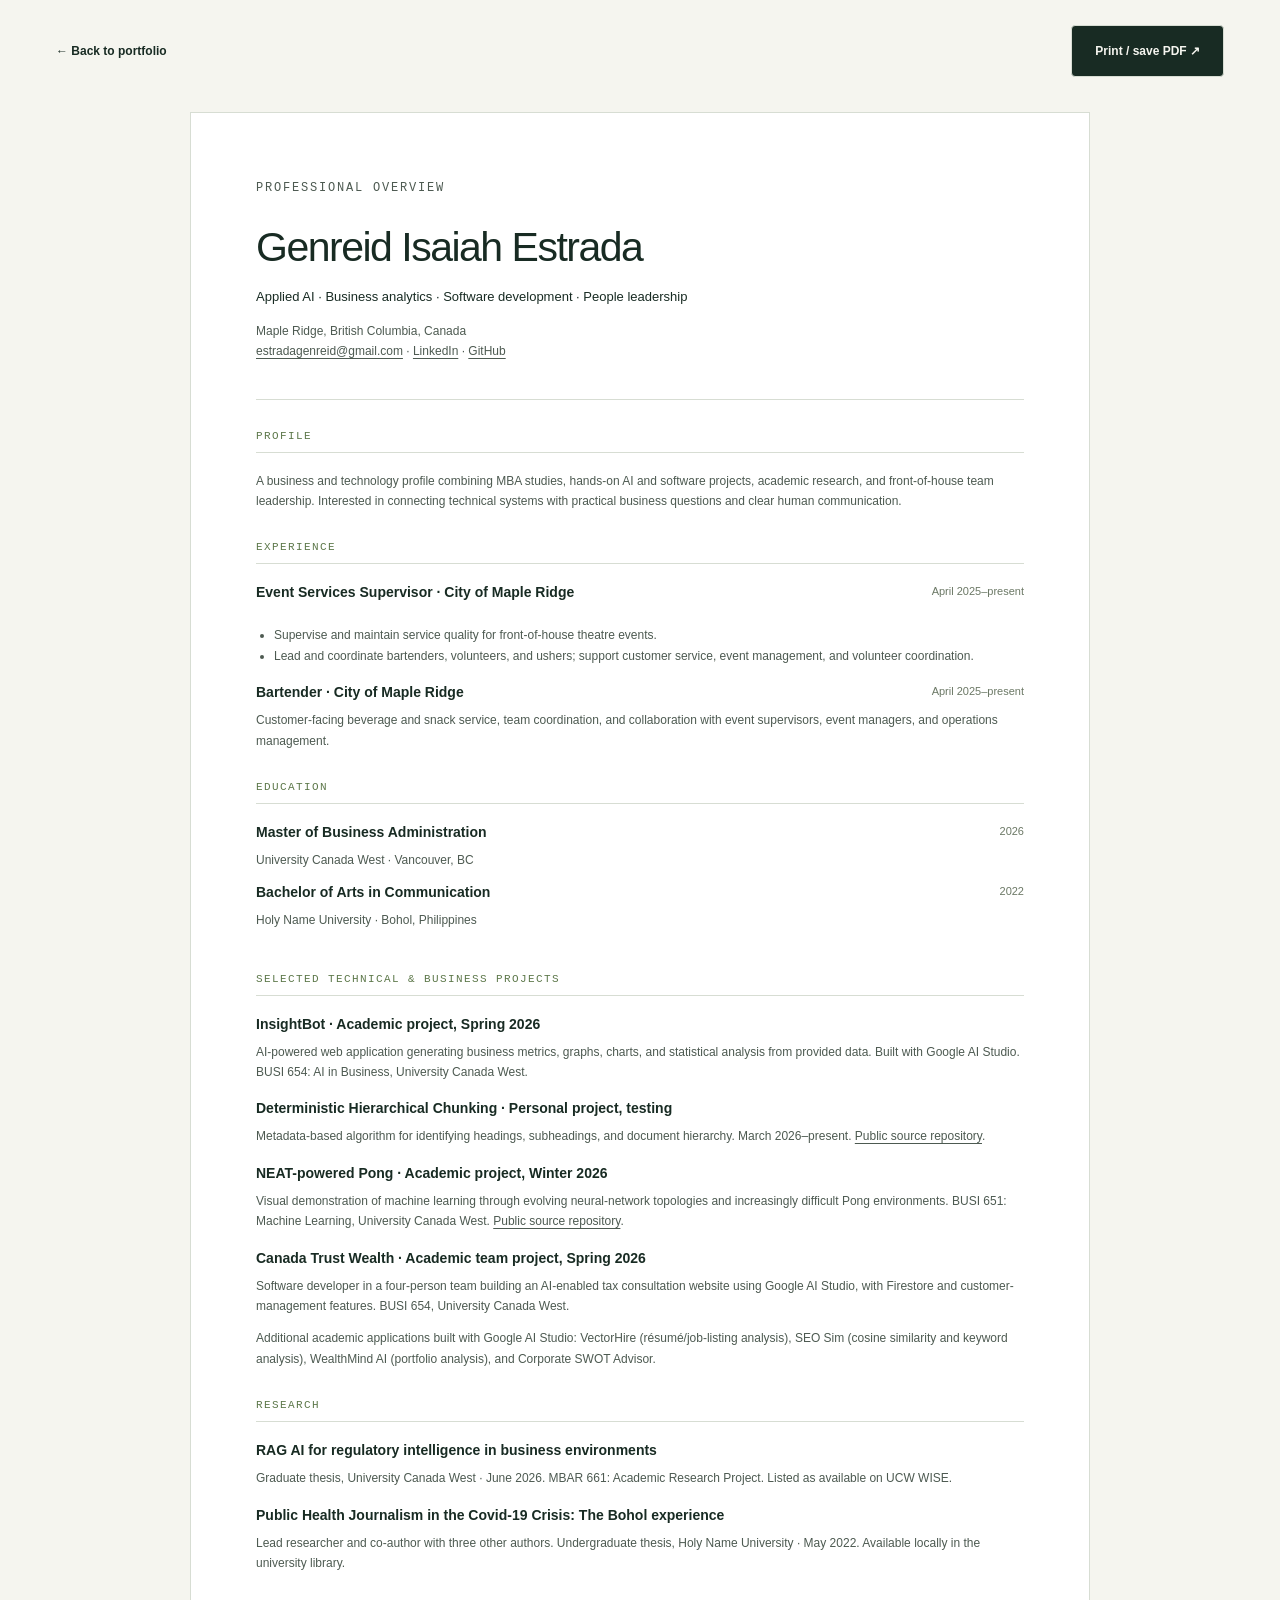
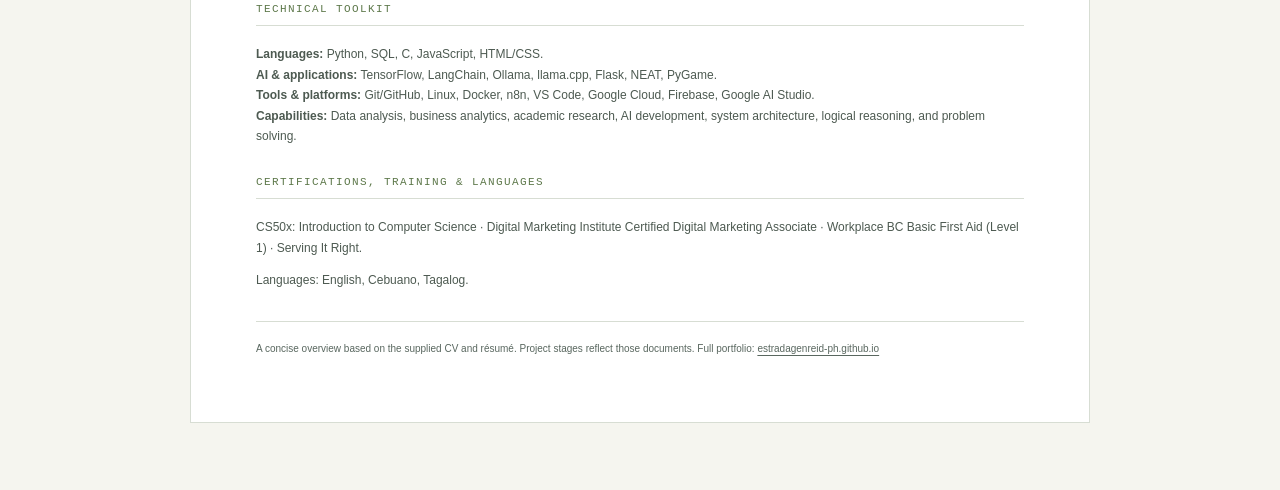
==== commit 81ea8bae: "Replace hero shader demo with portrait and correct experience dates" ====
--- a/resume.html
+++ b/resume.html
@@ -9,8 +9,8 @@
     />
     <title>Résumé overview | Genreid Isaiah Estrada</title>
     <link rel="icon" href="favicon.svg" type="image/svg+xml" />
-    <link rel="stylesheet" href="style.css?v=journey-20260926" />
-    <script src="script.js?v=journey-20260926" defer></script>
+    <link rel="stylesheet" href="style.css?v=portrait-20260926" />
+    <script src="script.js?v=portrait-20260926" defer></script>
   </head>
   <body class="resume-page">
     <a class="skip-link" href="#main">Skip to content</a>
@@ -48,7 +48,7 @@
         <article>
           <div class="resume-row">
             <h3>Event Services Supervisor · City of Maple Ridge</h3>
-            <span>May 2025–present</span>
+            <span>April 2025–present</span>
           </div>
           <ul>
             <li>Supervise and maintain service quality for front-of-house theatre events.</li>
@@ -61,7 +61,7 @@
         <article>
           <div class="resume-row">
             <h3>Bartender · City of Maple Ridge</h3>
-            <span>May 2025–present</span>
+            <span>April 2025–present</span>
           </div>
           <p>
             Customer-facing beverage and snack service, team coordination, and collaboration with
--- a/style.css
+++ b/style.css
@@ -488,24 +488,24 @@
 
 /* A portrait introduction and a section-aware field that stays behind the content. */
 .hero-identity { display: flex; align-items: center; gap: 22px; margin-bottom: 30px; }
-.hero-portrait { width: 92px; height: 112px; object-fit: cover; object-position: center 18%; border-radius: 46px 46px 12px 12px; border: 1px solid #b9cba16b; background: #dce6f3; }
+.hero-portrait-panel { margin: 0; width: min(100%, 380px); justify-self: center; }
+.hero-portrait { display: block; width: 100%; height: auto; border-radius: 12px; border: 1px solid #b9cba16b; background: #dce6f3; box-shadow: 0 24px 60px #07150e35; }
 .hero-identity .eyebrow { margin: 0; color: #d2e0c4; line-height: 1.8; }
 .hero-identity .eyebrow span { display: block; margin-top: 7px; font: 12px/1.6 Arial, sans-serif; letter-spacing: 0; color: #b9c7b6; }
 .build-credit { color: #4d6248; font: 11px/1.6 Arial, sans-serif; margin: 12px 0 0; }
 .hero { isolation: isolate; }
 main > .section > * { position: relative; z-index: 2; }
 .site-header, .site-footer { position: relative; z-index: 3; }
-.ambient-field { position: fixed; inset: 0; z-index: 1; pointer-events: none; opacity: var(--field-opacity, .12); mask-image: linear-gradient(100deg, transparent 22%, #000 100%); -webkit-mask-image: linear-gradient(100deg, transparent 22%, #000 100%); transition: opacity 1.2s ease; }
+.ambient-field { position: fixed; inset: 0; z-index: 1; pointer-events: none; opacity: var(--field-opacity, 0); mask-image: linear-gradient(100deg, transparent 22%, #000 100%); -webkit-mask-image: linear-gradient(100deg, transparent 22%, #000 100%); transition: opacity 1.2s ease; }
 .ambient-field:empty { display: none; }
 .ambient-field #shader-canvas { width: 100%; height: 100%; }
-.visual-journey { position: fixed; bottom: 18px; right: 24px; z-index: 5; display: flex; align-items: center; gap: 14px; padding: 5px 5px 5px 16px; background: #f7f8f0f5; color: #263e30; border: 1px solid #aebda3; border-radius: 30px; box-shadow: 0 4px 20px #10221912; }
-.journey-label { font: 10px/1.5 Consolas, monospace; }
+.visual-journey { position: fixed; bottom: 18px; right: 24px; z-index: 5; padding: 5px; background: #f7f8f0f5; color: #263e30; border: 1px solid #aebda3; border-radius: 30px; box-shadow: 0 4px 20px #10221912; }
 .journey-toggle { min-height: 36px; padding: 8px 13px; border: 0; border-radius: 24px; background: #233b2c; color: #f4f6ec; font: 10px Arial, sans-serif; }
 .journey-toggle:disabled { opacity: .8; cursor: default; }
 .dialog-open .visual-journey { visibility: hidden; }
 .site-footer { padding-bottom: 90px; }
 @media(max-width:1100px) and (min-width:769px) { .site-header { gap: 16px; padding-inline: 30px; } .site-header nav { gap: 17px; } }
-@media(max-width:768px) { .hero-portrait { width: 76px; height: 94px; } .hero-identity { gap: 16px; margin-bottom: 26px; } .hero-identity .eyebrow { font-size: 9px; } .hero-identity .eyebrow span { font-size: 11px; } .visual-journey { right: 12px; bottom: 12px; gap: 9px; padding-left: 12px; max-width: calc(100% - 24px); } .journey-label { font-size: 9px; } .ambient-field { mask-image: linear-gradient(100deg, transparent, #000); -webkit-mask-image: linear-gradient(100deg, transparent, #000); } }
+@media(max-width:768px) { .hero-portrait-panel { order: -1; width: 210px; justify-self: start; } .hero-grid { gap: 30px; } .hero-identity { margin-bottom: 26px; } .hero-identity .eyebrow { font-size: 11px; } .hero-identity .eyebrow span { font-size: 12px; } .visual-journey { right: 12px; bottom: 12px; max-width: calc(100% - 24px); } .ambient-field { mask-image: linear-gradient(100deg, transparent, #000); -webkit-mask-image: linear-gradient(100deg, transparent, #000); } }
 @media(max-width:480px) { .site-header { flex-wrap: wrap; gap: 10px; padding-block: 16px; } .site-header nav { order: 3; width: 100%; justify-content: space-between; gap: 7px; } .site-header nav a { font-size: 10px; } }
 @media(prefers-reduced-motion:reduce) { .ambient-field { transition: none; } }
 @media print { .ambient-field, .visual-journey { display: none !important; } .hero-portrait { width: 64px; height: 78px; } .site-footer { padding-bottom: 0; } }
